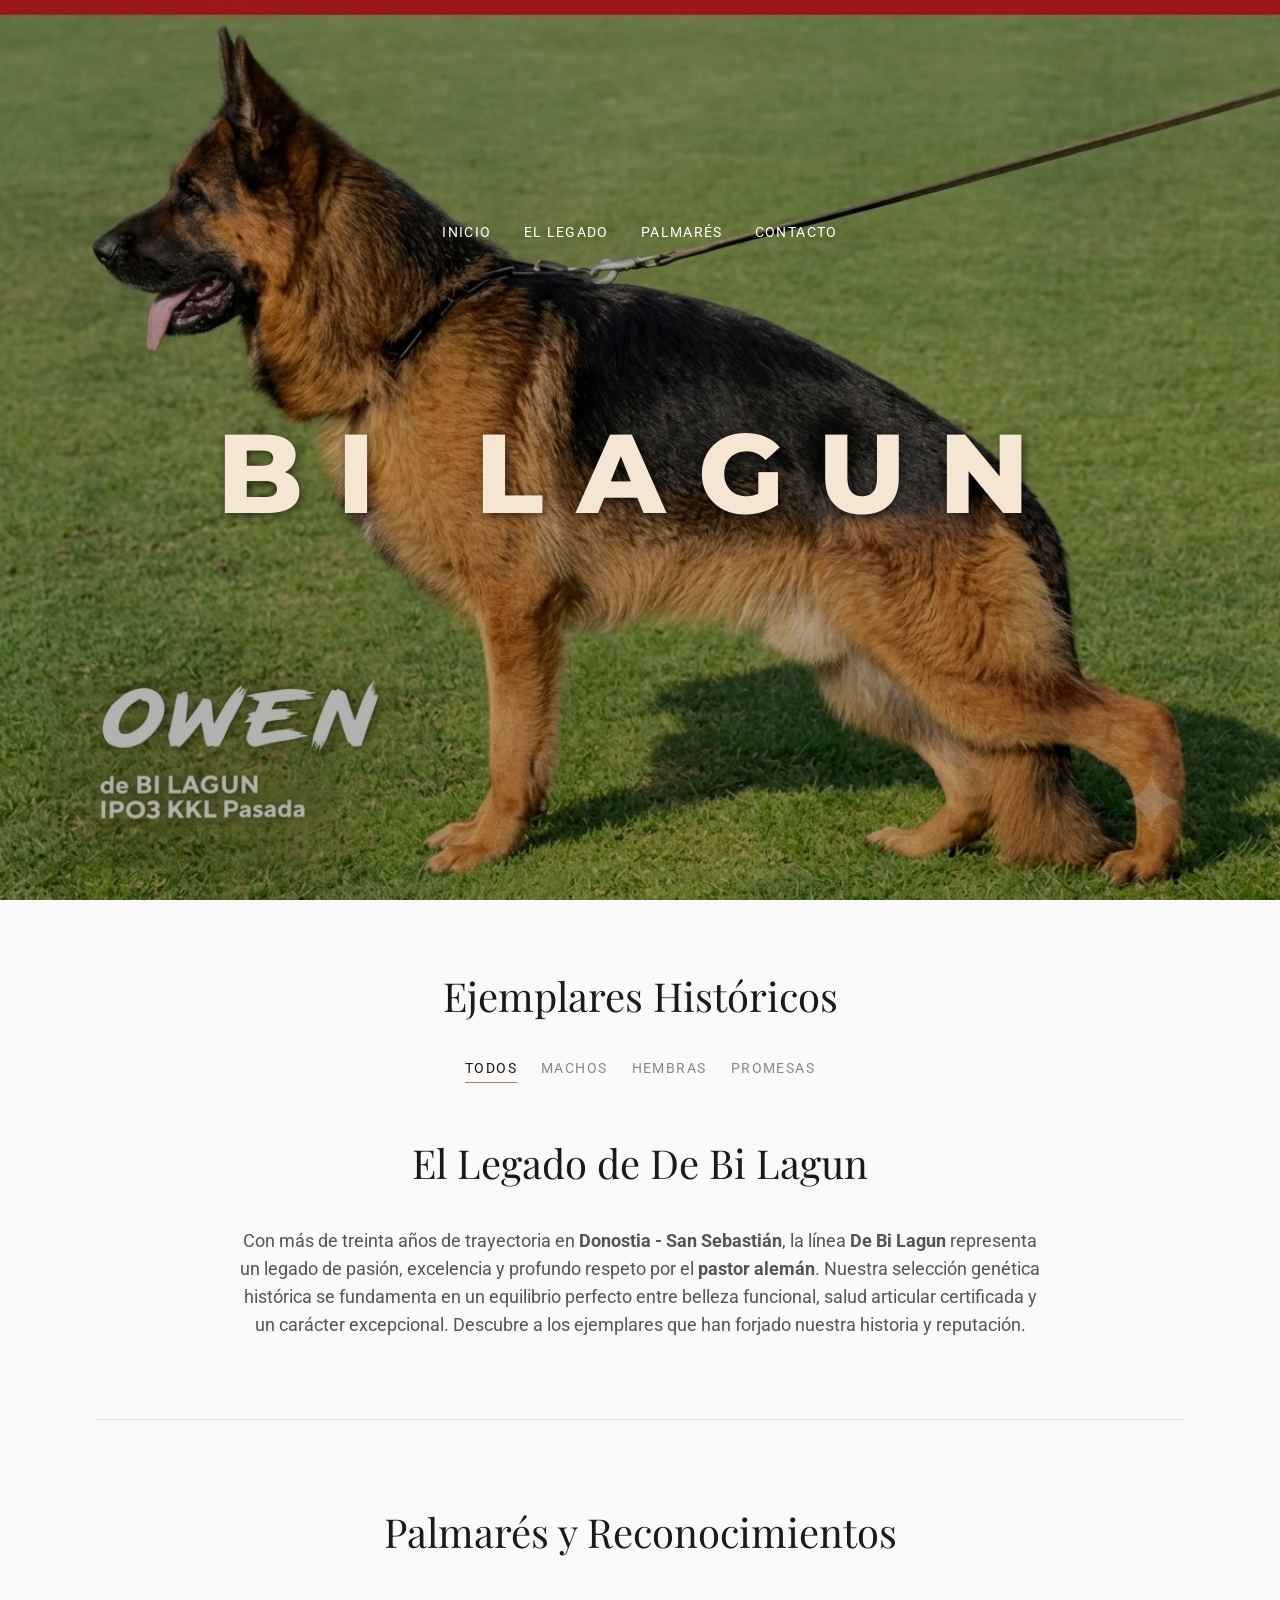
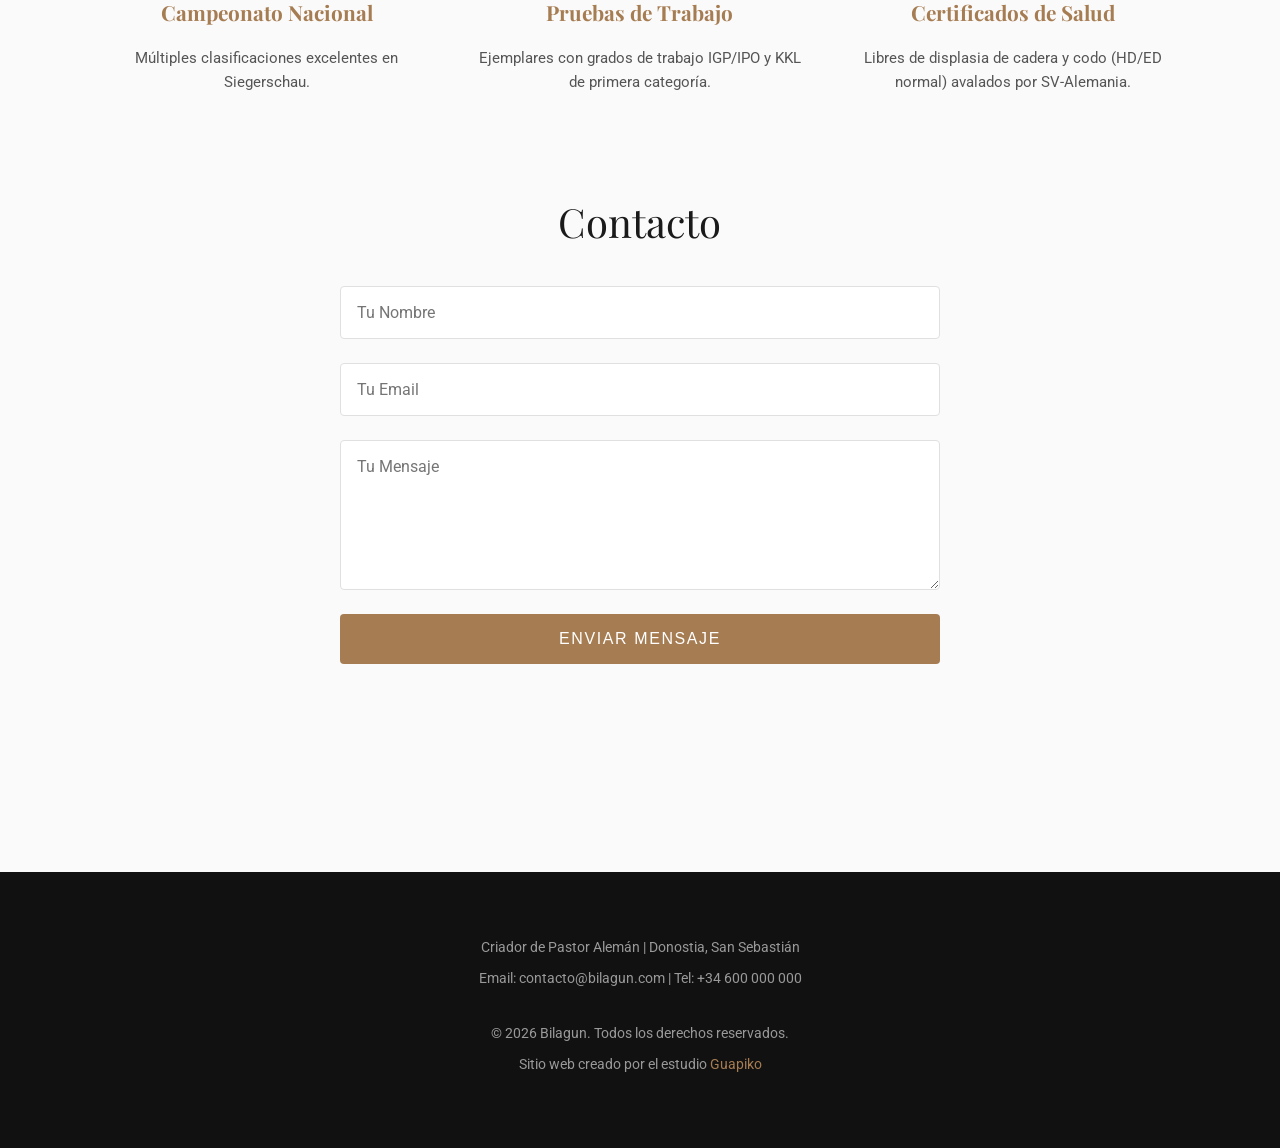
==== public/index.html @ 346b6860 "feat: initial commit for Bi Lagun standalone repo" ====
<!DOCTYPE html>
<html lang="es">
<head>
    <meta charset="UTF-8">
    <meta name="viewport" content="width=device-width, initial-scale=1.0">
    <title>Bilagun | Criador de Pastores Alemanes en Donostia</title>
    <meta name="description" content="Bilagun - Mejor criador de pastores alemanes en Donostia, San Sebastián, País Vasco. Especialistas en cría de pastor alemán de pura raza y alta competición.">
    <meta name="keywords" content="pastor aleman, Donostia, san sebastian, Mejor criador de pastores alemanes, Pastores alemanes en pais vasco">
    <link rel="canonical" href="https://bilagun.com/">
    <link rel="preload" as="image" href="assets/compressed-for-web-page/Juma_bilagun3.webp" fetchpriority="high">
    
    <!-- Open Graph -->
    <meta property="og:type" content="website">
    <meta property="og:title" content="Bi Lagun | Criador de Pastores Alemanes en Donostia">
    <meta property="og:description" content="Especialistas en cría de pastor alemán de pura raza y alta competición en Donostia, País Vasco.">
    <meta property="og:image" content="https://bilagun.com/assets/compressed-for-web-page/Juma_bilagun3.webp">
    <meta property="og:url" content="https://bilagun.com/">
    <meta property="og:locale" content="es_ES">
    <meta property="og:site_name" content="Bi Lagun">
    
    <!-- Twitter Card -->
    <meta name="twitter:card" content="summary_large_image">
    <meta name="twitter:title" content="Bi Lagun | Pastores Alemanes en Donostia">
    <meta name="twitter:description" content="Especialistas en cría de pastor alemán de pura raza y alta competición.">
    <meta name="twitter:image" content="https://bilagun.com/assets/compressed-for-web-page/Juma_bilagun3.webp">
    <link rel="stylesheet" href="style.css">
    <link rel="preconnect" href="https://fonts.googleapis.com">
    <link rel="preconnect" href="https://fonts.gstatic.com" crossorigin>
    <link href="https://fonts.googleapis.com/css2?family=Montserrat:wght@300;400&family=Playfair+Display:ital,wght@0,400;0,700;1,400&family=Roboto:wght@300;400;700&display=swap" rel="stylesheet">
    <!-- Structured Data -->
    <script type="application/ld+json">
    {
      "@context": "https://schema.org",
      "@type": ["LocalBusiness", "AnimalBreeder"],
      "name": "Bi Lagun",
      "description": "Mejor criador de pastores alemanes de pura raza en Donostia, San Sebastián, País Vasco. Más de treinta años de trayectoria en cría de excelencia.",
      "url": "https://bilagun.com",
      "telephone": "+34 600 000 000",
      "email": "contacto@bilagun.com",
      "address": {
        "@type": "PostalAddress",
        "addressLocality": "Donostia-San Sebastián",
        "addressRegion": "País Vasco",
        "postalCode": "20001",
        "addressCountry": "ES"
      },
      "geo": {
        "@type": "GeoCoordinates",
        "latitude": "43.3183",
        "longitude": "-1.9812"
      },
      "image": "https://bilagun.com/assets/compressed-for-web-page/Juma_bilagun3.webp",
      "priceRange": "$$"
    }
    </script>
</head>
<body>
    <header class="site-header">
        <h1 class="logo">BI LAGUN</h1>
        <div class="menu-toggle" id="mobile-menu">
            <span class="bar"></span>
            <span class="bar"></span>
            <span class="bar"></span>
        </div>
        <nav class="main-nav">
            <ul>
                <li><a href="#inicio">Inicio</a></li>
                <li><a href="#legado">El Legado</a></li>
                <li><a href="#premios">Palmarés</a></li>
                <li><a href="#contacto">Contacto</a></li>
            </ul>
        </nav>
    </header>

    <section id="inicio" class="hero-slider">
        <div class="slide slide-1 active"></div>
        <div class="slide slide-2"></div>
        <div class="slide slide-3"></div>
        <div class="slide slide-4"></div>
        <div class="slide slide-5"></div>
        <div class="slide slide-6"></div>
        <div class="hero-overlay"></div>

    </section>

    <main class="container">
        <section class="dog-library">
            <header class="section-header">
                <h2>Ejemplares Históricos</h2>
                <div class="filters">
                    <button class="filter-btn active" data-filter="all">Todos</button>
                    <button class="filter-btn" data-filter="macho">Machos</button>
                    <button class="filter-btn" data-filter="hembra">Hembras</button>
                    <button class="filter-btn" data-filter="promeza">Promesas</button>
                </div>
            </header>

            <div class="dogs-grid" id="dogs-grid">
                <!-- Dogs will be loaded here via JS -->
            </div>
        </section>

        <section class="seo-intro" id="legado">
            <h2>El Legado de De Bi Lagun</h2>
            <p>
                Con más de treinta años de trayectoria en <strong>Donostia - San Sebastián</strong>, la línea <strong>De Bi Lagun</strong> representa un legado de pasión, excelencia y profundo respeto por el <strong>pastor alemán</strong>. 
                Nuestra selección genética histórica se fundamenta en un equilibrio perfecto entre belleza funcional, salud articular certificada y un carácter excepcional. 
                Descubre a los ejemplares que han forjado nuestra historia y reputación.
            </p>
        </section>

        <section id="premios" class="awards">
            <h2>Palmarés y Reconocimientos</h2>
            <div class="awards-list">
                <div class="award-item">
                    <h3>Campeonato Nacional</h3>
                    <p>Múltiples clasificaciones excelentes en Siegerschau.</p>
                </div>
                <div class="award-item">
                    <h3>Pruebas de Trabajo</h3>
                    <p>Ejemplares con grados de trabajo IGP/IPO y KKL de primera categoría.</p>
                </div>
                <div class="award-item">
                    <h3>Certificados de Salud</h3>
                    <p>Libres de displasia de cadera y codo (HD/ED normal) avalados por SV-Alemania.</p>
                </div>
            </div>
        </section>
        <section class="contact-section" id="contacto">
            <div class="container">
                <h2>Contacto</h2>
                <form id="contact-form" class="contact-form" action="mailto:guapiko.style@gmail.com" method="POST" enctype="text/plain">
                    <input type="text" name="name" placeholder="Tu Nombre" required>
                    <input type="email" name="email" placeholder="Tu Email" required>
                    <textarea name="message" placeholder="Tu Mensaje" required></textarea>
                    <button type="submit">Enviar Mensaje</button>
                </form>
            </div>
        </section>
    </main>

    <footer class="site-footer">
        <div class="footer-content">
            <p>Criador de Pastor Alemán | Donostia, San Sebastián</p>
            <p>Email: contacto@bilagun.com | Tel: +34 600 000 000</p>
            <p class="copyright">&copy; 2026 Bilagun. Todos los derechos reservados.</p>
            <p class="credits">Sitio web creado por el estudio <a href="https://guapiko.com" target="_blank" rel="noopener noreferrer">Guapiko</a></p>
        </div>
    </footer>

    <div id="success-modal" class="modal-overlay">
        <div class="modal-content">
            <h3>¡Mensaje Enviado!</h3>
            <p>Gracias por contactarnos. Te responderemos lo antes posible.</p>
            <button class="modal-close" id="close-modal">Cerrar</button>
        </div>
    </div>

    <script src="script.js"></script>
</body>
</html>
---- public/style.css ----
:root {
    --bg-color: #FAFAFA;
    --text-color: #1A1A1A;
    --accent-color: #A67C52;
    --light-gray: #E0E0E0;
    --font-heading: 'Playfair Display', serif;
    --font-body: 'Roboto', sans-serif;
    --container-width: 85%;
}

* {
    margin: 0;
    padding: 0;
    box-sizing: border-box;
}

html {
    scroll-behavior: smooth;
}

body {
    font-family: var(--font-body);
    background-color: var(--bg-color);
    color: var(--text-color);
    line-height: 1.6;
    overflow-x: hidden;
}

a {
    text-decoration: none;
    color: inherit;
}

.container {
    width: var(--container-width);
    max-width: 1400px;
    margin: 0 auto;
    padding: 4rem 0;
}

/* Header */
.site-header {
    position: fixed;
    top: 0;
    width: 100%;
    padding: 1.5rem 0;
    text-align: center;
    z-index: 100;
    transition: background-color 0.3s ease;
}

.site-header.scrolled, .static-header {
    background-color: rgba(250, 250, 250, 0.85);
    backdrop-filter: blur(10px);
    -webkit-backdrop-filter: blur(10px);
    box-shadow: 0 1px 10px rgba(0,0,0,0.05);
}

.site-header.scrolled .logo, .static-header .logo,
.site-header.scrolled .back-arrow, .static-header .back-arrow {
    font-size: 2rem;
    color: var(--text-color);
    transform: translateY(0);
    font-weight: 400;
    text-shadow: 2px 2px 10px rgba(0, 0, 0, 0);
}

@media (max-width: 768px) {
    .site-header.scrolled .logo, .static-header .logo {
        font-size: 1.5rem;
    }
    .site-header.scrolled .back-arrow, .static-header .back-arrow {
        font-size: 1.2rem;
    }
}

.site-header.scrolled .main-nav, .static-header .main-nav {
    opacity: 1;
    visibility: visible;
    transform: translateY(0);
}

.site-header.scrolled .main-nav a, .static-header .main-nav a {
    color: var(--text-color);
}

.site-header.scrolled .main-nav a:hover, .static-header .main-nav a:hover {
    color: var(--accent-color);
}

.logo {
    display: inline-block;
    font-family: 'Montserrat', sans-serif;
    letter-spacing: 0.3em;
    font-weight: 800;
    text-shadow: 2px 2px 10px rgba(0, 0, 0, 0.6);
    text-transform: uppercase;
    
    /* Initial Hero State */
    font-size: 7rem; /* Even bigger */
    color: #F5E6D3;
    transform: translateY(40vh);
    transition: all 0.8s cubic-bezier(0.25, 1, 0.5, 1);
}

.back-arrow {
    position: absolute;
    left: 2rem;
    font-size: 2rem;
    color: #F5E6D3;
    transition: all 0.3s ease;
    text-shadow: 2px 2px 8px rgba(0, 0, 0, 0.6);
}

.back-arrow:hover {
    color: var(--accent-color);
}

@media (max-width: 768px) {
    .back-arrow {
        left: 1rem;
        font-size: 1.5rem;
    }
}

@media (max-width: 768px) {
    .logo {
        font-size: 12vw; /* Maximize on mobile */
        transform: translateY(35vh);
    }
}

.logo-link {
    display: inline-block;
}

.main-nav {
    margin-top: 1rem;
    
    /* Initial Hero State - hidden */
    opacity: 0;
    visibility: hidden;
    transform: translateY(-10px);
    transition: all 0.8s cubic-bezier(0.25, 1, 0.5, 1);
}

.main-nav ul {
    list-style: none;
    display: flex;
    justify-content: center;
    gap: 2rem;
}

.main-nav a {
    color: #FFFFFF;
    font-size: 0.85rem;
    text-transform: uppercase;
    letter-spacing: 0.1em;
    transition: color 0.3s ease;
}

.main-nav a:hover {
    color: var(--accent-color);
}

/* Hero Slider */
.hero-slider {
    position: relative;
    height: 100vh;
    width: 100%;
    overflow: hidden;
    display: flex;
    align-items: center;
    justify-content: center;
}

.slide {
    position: absolute;
    top: 0;
    left: 0;
    width: 100%;
    height: 100%;
    background-size: cover;
    background-position: center;
    opacity: 0;
    transition: opacity 2.5s ease-in-out;
}

.slide.active {
    opacity: 1;
}

.slide-1 {
    background-image: url('assets/compressed-for-web-page/owenBilagun_1.webp');
}

.slide-2 {
    background-image: url('assets/compressed-for-web-page/owenBilagun_2.webp');
}

.slide-3 {
    background-image: url('assets/compressed-for-web-page/Asthor_bilagun.webp');
}

.slide-4 {
    background-image: url('assets/compressed-for-web-page/Juma_bilagun.webp');
}

.slide-5 {
    background-image: url('assets/compressed-for-web-page/yaizza_bilagun.webp');
}

.slide-6 {
    background-image: url('assets/compressed-for-web-page/halfa_bilagun.webp');
}

.hero-overlay {
    position: absolute;
    top: 0;
    left: 0;
    width: 100%;
    height: 100%;
    background: rgba(0, 0, 0, 0.3);
}



/* Typography & Sections */
h2 {
    font-family: var(--font-heading);
    font-size: 2.5rem;
    font-weight: 400;
    text-align: center;
    margin-bottom: 2rem;
    color: var(--text-color);
}

/* SEO Intro */
.seo-intro {
    text-align: center;
    max-width: 800px;
    margin: 0 auto 5rem auto;
}

.seo-intro p {
    font-size: 1.1rem;
    color: #555;
}

/* Dog Library */
.section-header {
    text-align: center;
    margin-bottom: 3rem;
}

.filters {
    display: flex;
    justify-content: center;
    gap: 1.5rem;
    margin-top: 1.5rem;
}

.filter-btn {
    background: none;
    border: none;
    font-family: var(--font-body);
    font-size: 0.9rem;
    text-transform: uppercase;
    letter-spacing: 0.1em;
    color: #888;
    cursor: pointer;
    padding-bottom: 0.3rem;
    border-bottom: 1px solid transparent;
    transition: all 0.3s ease;
}

.filter-btn:hover, .filter-btn.active {
    color: var(--text-color);
    border-bottom: 1px solid var(--accent-color);
}

.dogs-grid {
    display: grid;
    grid-template-columns: repeat(auto-fill, minmax(300px, 1fr));
    gap: 2.5rem;
}

.dog-card {
    background: #FFF;
    overflow: hidden;
    transition: transform 0.3s ease, box-shadow 0.3s ease;
    cursor: pointer;
}

.dog-card:hover {
    transform: translateY(-5px);
    box-shadow: 0 10px 25px rgba(0,0,0,0.05);
}

.dog-image {
    width: 100%;
    height: 350px;
    object-fit: cover;
    display: block;
}

.dog-info {
    padding: 1.5rem;
    text-align: center;
}

.dog-info h3 {
    font-family: var(--font-heading);
    font-size: 1.5rem;
    margin-bottom: 0.5rem;
    font-weight: 400;
}

.dog-info p {
    font-size: 0.85rem;
    color: #666;
    text-transform: uppercase;
    letter-spacing: 0.05em;
}

/* Awards */
.awards {
    margin-top: 5rem;
    padding-top: 5rem;
    border-top: 1px solid var(--light-gray);
}

.awards-list {
    display: grid;
    grid-template-columns: repeat(auto-fit, minmax(250px, 1fr));
    gap: 2rem;
    text-align: center;
}

.award-item h3 {
    font-family: var(--font-heading);
    font-size: 1.3rem;
    margin-bottom: 1rem;
    color: var(--accent-color);
}

.award-item p {
    font-size: 0.95rem;
    color: #555;
}

/* Footer */
.site-footer {
    background-color: #111;
    color: #FFF;
    padding: 4rem 0;
    text-align: center;
}

.site-footer .logo {
    font-size: 1.5rem;
    margin-bottom: 1.5rem;
    color: #FFF;
}

.site-footer p {
    font-size: 0.9rem;
    color: #999;
    margin-bottom: 0.5rem;
}

.copyright {
    margin-top: 2rem;
    font-size: 0.8rem;
    color: #555;
}

.credits {
    margin-top: 0.5rem;
    font-size: 0.8rem;
    color: #555;
}

.site-footer a {
    color: var(--accent-color);
    text-decoration: none;
    transition: color 0.3s ease;
}

.site-footer a:hover {
    color: #FFF;
    text-decoration: underline;
}

/* Dog Page */
.dog-page-body {
    padding-top: 80px;
}

.dog-container {
    max-width: 1000px;
}

.dog-profile-header {
    display: flex;
    flex-wrap: wrap;
    gap: 3rem;
    margin-bottom: 4rem;
}

.dog-profile-gallery {
    flex: 1;
    min-width: 300px;
    display: flex;
    flex-direction: column;
    gap: 1rem;
}

.gallery-img {
    width: 100%;
    height: auto;
    object-fit: cover;
    border-radius: 8px;
    box-shadow: 0 4px 6px rgba(0,0,0,0.1);
}

.dog-profile-info {
    flex: 1 1 400px;
    display: flex;
    flex-direction: column;
    justify-content: center;
}

.dog-profile-info h1 {
    font-family: var(--font-heading);
    font-size: 3rem;
    font-weight: 400;
    margin-bottom: 0.5rem;
}

.dog-profile-info .subtitle {
    font-size: 1rem;
    text-transform: uppercase;
    letter-spacing: 0.1em;
    color: var(--accent-color);
    margin-bottom: 2rem;
}

.dog-meta {
    list-style: none;
    margin-bottom: 2rem;
}

.dog-meta li {
    margin-bottom: 0.8rem;
    font-size: 1rem;
    border-bottom: 1px solid var(--light-gray);
    padding-bottom: 0.8rem;
}

.dog-meta strong {
    font-weight: 600;
    margin-right: 0.5rem;
    color: #333;
}

.dog-description {
    font-size: 1.05rem;
    color: #555;
    line-height: 1.8;
}

.navigation-links {
    display: flex;
    justify-content: space-between;
    margin-top: 4rem;
    padding-top: 2rem;
    border-top: 1px solid var(--light-gray);
}

.btn-back, .btn-next {
    font-family: var(--font-body);
    font-size: 0.9rem;
    text-transform: uppercase;
    letter-spacing: 0.1em;
    color: var(--text-color);
    transition: color 0.3s ease;
}

.btn-back:hover, .btn-next:hover {
    color: var(--accent-color);
}

@media (max-width: 768px) {
    .hero-content h2 { font-size: 2.5rem; }
    .dog-profile-header { flex-direction: column; }
    .main-nav ul { flex-direction: column; gap: 1rem; }
}

/* Contact Form */
.contact-section {
    padding: 2rem 0 5rem 0;
}
.contact-form {
    max-width: 600px;
    margin: 0 auto;
    display: flex;
    flex-direction: column;
    gap: 1.5rem;
}
.contact-form input, .contact-form textarea {
    width: 100%;
    padding: 1rem;
    border: 1px solid var(--light-gray);
    border-radius: 4px;
    font-family: var(--font-body);
    font-size: 1rem;
}
.contact-form textarea {
    resize: vertical;
    min-height: 150px;
}
.contact-form button {
    background-color: var(--accent-color);
    color: #FFF;
    border: none;
    padding: 1rem;
    font-size: 1rem;
    text-transform: uppercase;
    letter-spacing: 0.1em;
    cursor: pointer;
    transition: background-color 0.3s ease;
    border-radius: 4px;
}
.contact-form button:hover {
    background-color: #8A643F;
}

/* Modal */
.modal-overlay {
    position: fixed;
    top: 0; left: 0; right: 0; bottom: 0;
    background: rgba(0,0,0,0.5);
    display: flex;
    align-items: center;
    justify-content: center;
    z-index: 1000;
    opacity: 0;
    visibility: hidden;
    transition: all 0.3s ease;
}
.modal-overlay.active {
    opacity: 1;
    visibility: visible;
}
.modal-content {
    background: #FFF;
    padding: 3rem;
    border-radius: 8px;
    text-align: center;
    max-width: 400px;
    box-shadow: 0 10px 30px rgba(0,0,0,0.1);
}
.modal-content h3 {
    font-family: var(--font-heading);
    color: var(--accent-color);
    font-size: 2rem;
    margin-bottom: 1rem;
}
.modal-content p {
    margin-bottom: 2rem;
    color: #555;
}
.modal-close {
    background-color: var(--text-color);
    color: #FFF;
    border: none;
    padding: 0.8rem 2rem;
    cursor: pointer;
    text-transform: uppercase;
    letter-spacing: 0.1em;
    border-radius: 4px;
    transition: background-color 0.3s ease;
}
.modal-close:hover {
    background-color: #333;
}

/* Mobile Menu Toggle */
.menu-toggle {
    display: none;
    cursor: pointer;
    flex-direction: column;
    gap: 6px;
    position: absolute;
    right: 2rem;
    top: 2.4rem;
    transform: translateY(-50%);
    z-index: 1000;
}

.menu-toggle .bar {
    width: 30px;
    height: 3px;
    background-color: var(--text-color);
    transition: all 0.3s ease-in-out;
}

/* Hamburger to Cross Animation */
.menu-toggle.is-active .bar:nth-child(1) {
    transform: translateY(9px) rotate(45deg);
}
.menu-toggle.is-active .bar:nth-child(2) {
    opacity: 0;
}
.menu-toggle.is-active .bar:nth-child(3) {
    transform: translateY(-9px) rotate(-45deg);
}

@media (max-width: 768px) {
    /* Show menu toggle only when scrolled */
    .menu-toggle {
        display: flex;
        opacity: 0;
        visibility: hidden;
        transition: opacity 0.3s;
    }
    
    .site-header.scrolled .menu-toggle {
        opacity: 1;
        visibility: visible;
    }

    /* Redefine main-nav for mobile */
    .site-header.scrolled .main-nav, .static-header .main-nav {
        opacity: 0;
        visibility: hidden;
        position: static;
        width: 100%;
        margin-top: 0;
        background-color: transparent;
        backdrop-filter: none;
        -webkit-backdrop-filter: none;
        transform: none;
        max-height: 0;
        overflow: hidden;
        padding: 0;
        box-shadow: none;
        transition: all 0.4s cubic-bezier(0.25, 1, 0.5, 1);
    }
    
    .site-header.scrolled .main-nav ul {
        flex-direction: column;
        gap: 1.5rem;
    }
    
    /* When active (menu-open on header) */
    .site-header.menu-open .main-nav {
        opacity: 1;
        visibility: visible;
        max-height: 400px;
        padding: 1.5rem 0 2rem 0;
    }
}
\n
/* --- IMMERSIVE L2 DOG PAGE --- */
.immersive-dog-page {
    margin: 0;
    padding: 0;
    overflow: hidden; /* Prevent scrolling if we want true 100vh fullscreen */
    background-color: #000;
}

.dog-header {
    background-color: transparent !important;
    box-shadow: none !important;
    backdrop-filter: none !important;
    -webkit-backdrop-filter: none !important;
    position: fixed;
    top: 0;
    width: 100%;
    z-index: 100;
}

.dog-header .logo {
    color: #FFF !important;
    font-size: 2rem !important;
    transform: translateY(0) !important;
    font-weight: 400 !important;
}

.immersive-container {
    position: relative;
    width: 100vw;
    height: 100vh;
}

.immersive-details {
    width: 100%;
    height: 100%;
    display: flex;
}

.immersive-bg {
    position: absolute;
    top: 0;
    left: 0;
    width: 100%;
    height: 100%;
    object-fit: cover;
    z-index: 1;
    transition: opacity 0.6s ease-in-out;
}

.immersive-overlay {
    position: absolute;
    top: 0;
    left: 0;
    width: 100%;
    height: 100%;
    background: linear-gradient(to top, rgba(0,0,0,0.95) 0%, rgba(0,0,0,0.5) 40%, rgba(0,0,0,0.1) 100%);
    z-index: 2;
}

.immersive-content {
    position: relative;
    z-index: 3;
    width: 90%;
    max-width: 1400px;
    margin: 0 auto;
    display: flex;
    justify-content: space-between;
    align-items: flex-end;
    padding-bottom: 5vh;
}

.immersive-info {
    color: #FFF;
    max-width: 600px;
}

.immersive-info h1 {
    font-family: 'Montserrat', sans-serif;
    letter-spacing: 0.2em;
    font-weight: 400;
    text-transform: uppercase;
    color: #F5E6D3;
    font-size: 4rem;
    line-height: 1.2;
    margin-bottom: 0.5rem;
    text-shadow: 2px 2px 8px rgba(0,0,0,0.6);
}

.immersive-info .subtitle {
    font-size: 1.2rem;
    text-transform: uppercase;
    letter-spacing: 0.15em;
    color: var(--accent-color);
    margin-bottom: 2rem;
}

.immersive-meta {
    list-style: none;
    margin-bottom: 2rem;
}

.immersive-meta li {
    margin-bottom: 0.5rem;
    font-size: 1.1rem;
    border-bottom: 1px solid rgba(255,255,255,0.2);
    padding-bottom: 0.5rem;
}

.immersive-meta strong {
    font-weight: 600;
    color: #E0E0E0;
    margin-right: 0.5rem;
}

.immersive-gallery-nav {
    display: flex;
    gap: 10px;
    background: rgba(0,0,0,0.4);
    padding: 10px;
    border-radius: 12px;
    backdrop-filter: blur(5px);
    margin-bottom: 2rem;
}

.immersive-thumb {
    width: 80px;
    height: 80px;
    object-fit: cover;
    border-radius: 8px;
    cursor: pointer;
    border: 2px solid transparent;
    opacity: 0.6;
    transition: all 0.3s ease;
}

.immersive-thumb:hover {
    opacity: 1;
    transform: translateY(-2px);
}

.immersive-thumb.active {
    opacity: 1;
    border-color: var(--accent-color);
}

.immersive-back {
    display: inline-block;
    color: #FFF;
    text-transform: uppercase;
    letter-spacing: 0.1em;
    font-size: 0.9rem;
    margin-top: 2rem;
    border: none;
    border-bottom: 1px solid rgba(255,255,255,0.3);
    padding: 0 0 0.2rem 0;
    border-radius: 0;
    transition: all 0.3s ease;
}

.immersive-back:hover {
    color: var(--accent-color);
    border-bottom-color: var(--accent-color);
    background-color: transparent;
}

@media (max-width: 768px) {
    .immersive-content {
        flex-direction: column;
        justify-content: flex-start;
        align-items: flex-start;
        padding-bottom: 3vh;
        padding-top: 100px;
        height: 100%;
        overflow-y: auto;
    }
    
    .immersive-info {
        margin-top: auto;
        width: 100%;
    }
    
    .immersive-info h1 {
        font-size: 3rem;
    }
    
    .immersive-gallery-nav {
        margin-top: 2rem;
        margin-bottom: 0;
        width: 100%;
        overflow-x: auto;
    }
    
    .immersive-dog-page {
        overflow-y: hidden; /* handle scroll in immersive-content instead */
    }
    
    .immersive-bg {
        animation: panPhoto 12s infinite alternate ease-in-out;
    }
    
    .hero-slider .slide.animating {
        animation: panBackground 14.5s ease-in-out forwards;
    }
}

@keyframes panPhoto {
    0% { object-position: 0% 50%; }
    100% { object-position: 100% 50%; }
}

@keyframes panBackground {
    0% { background-position: 0% 50%; }
    100% { background-position: 100% 50%; }
}

/* Collapsible Dog Details */
.dog-details-collapse {
    margin-top: 0;
}

.dog-details-collapse summary {
    cursor: pointer;
    font-size: 0.85rem;
    text-transform: uppercase;
    letter-spacing: 0.15em;
    color: #E0E0E0;
    background: none;
    font-weight: 400;
    display: inline-flex;
    align-items: center;
    gap: 0.5rem;
    padding: 0 0 0.2rem 0;
    border: none;
    border-bottom: 1px solid rgba(255, 255, 255, 0.3);
    border-radius: 0;
    transition: all 0.3s ease;
    list-style: none;
    margin-bottom: 1rem;
}

.dog-details-collapse summary::before {
    content: '+';
    font-size: 1.2rem;
    font-weight: 300;
    line-height: 1;
}

.dog-details-collapse summary::-webkit-details-marker {
    display: none;
}

.dog-details-collapse summary:hover {
    color: #fff;
    border-bottom-color: #fff;
}

.dog-details-collapse[open] summary {
    color: var(--accent-color);
    border-bottom-color: transparent;
    margin-bottom: 1.5rem;
}

.dog-details-collapse[open] summary::before {
    content: '−';
}

.dog-details-collapse .collapse-content {
    animation: fadeIn 0.3s ease-in-out;
}

@keyframes fadeIn {
    from { opacity: 0; transform: translateY(-10px); }
    to { opacity: 1; transform: translateY(0); }
}
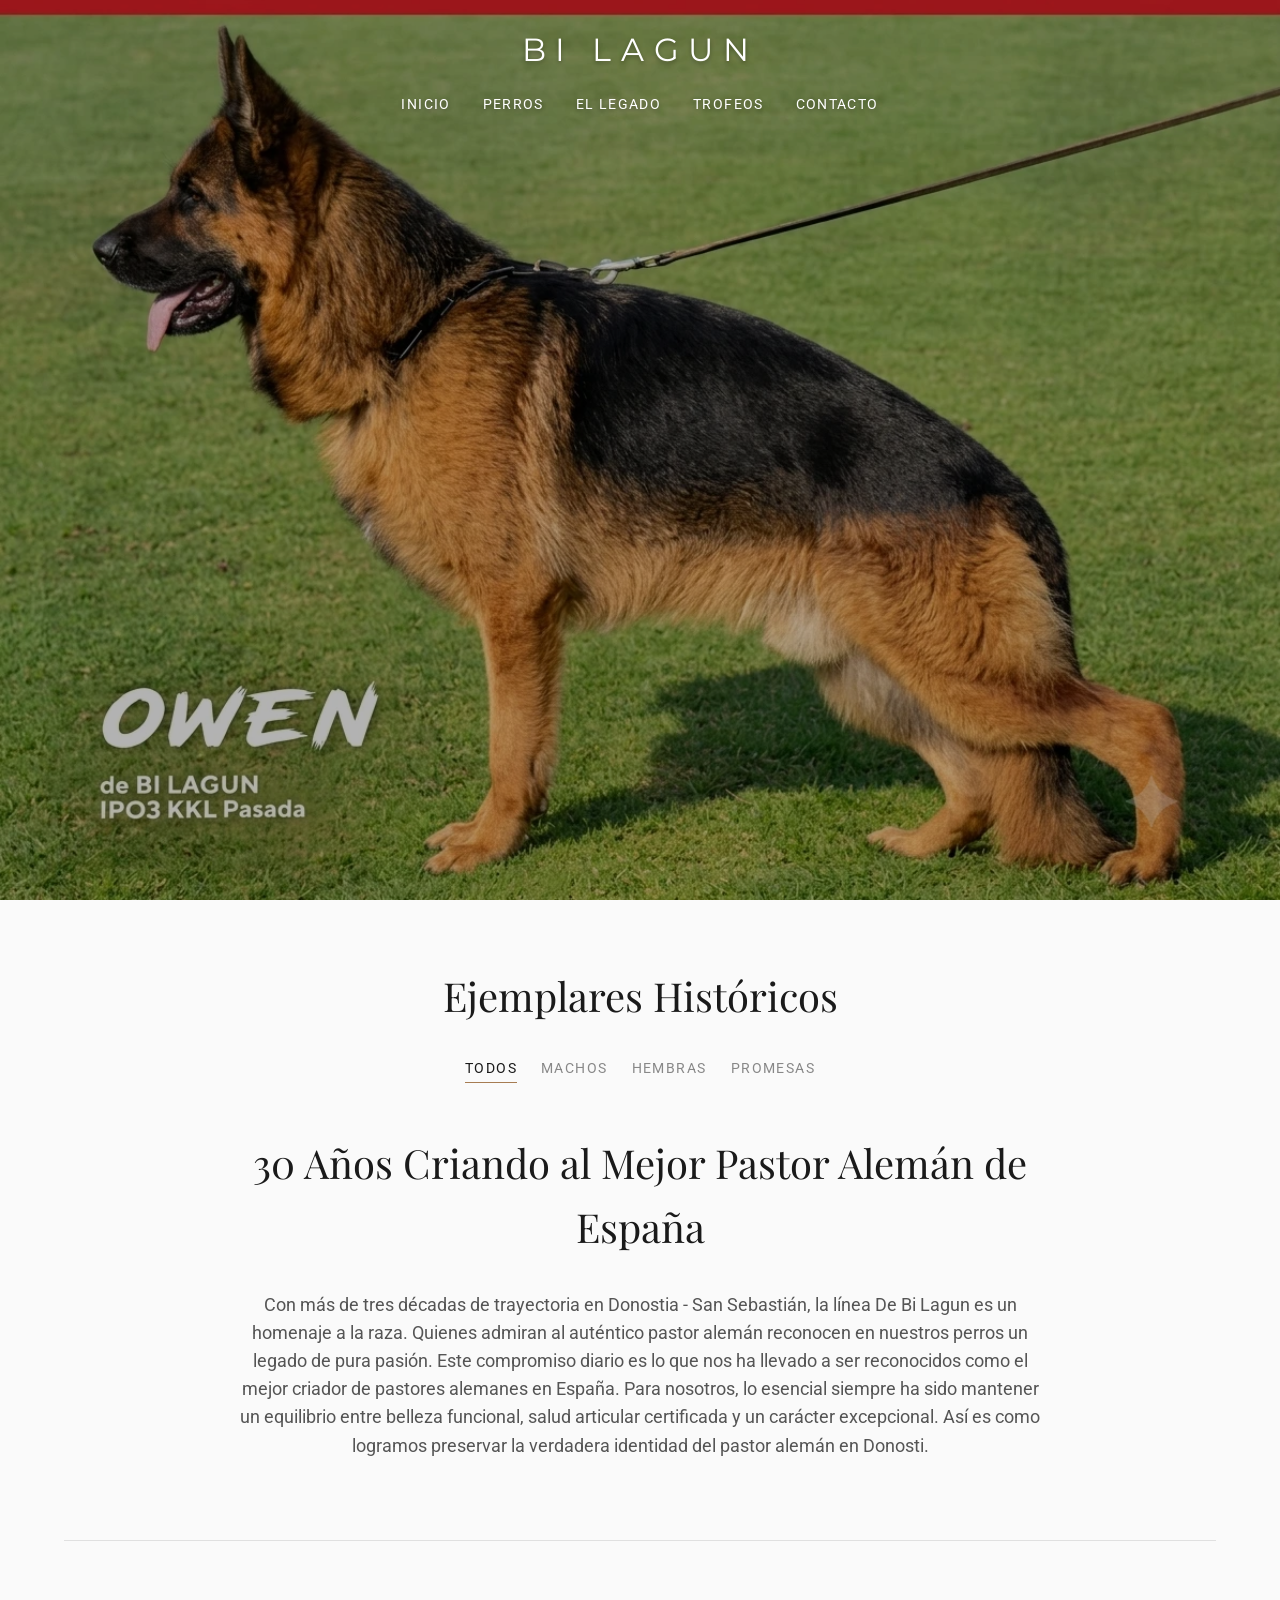
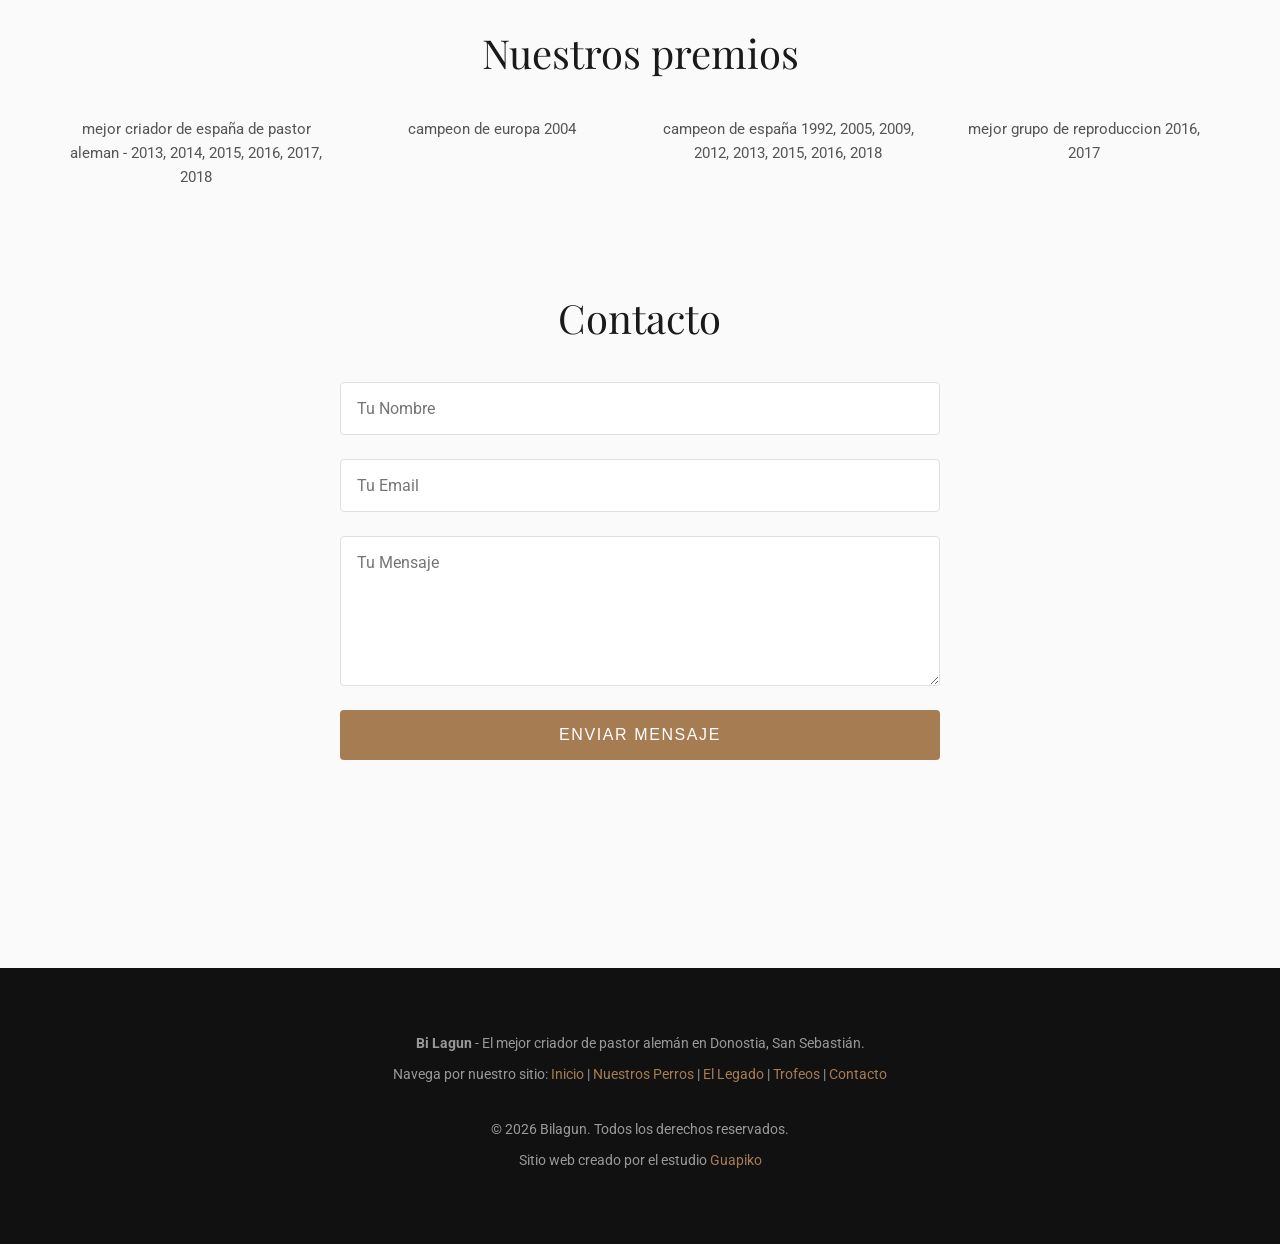
==== commit 6b92cc19: "feat: Header redesign and immersive photo viewer" ====
--- a/public/index.html
+++ b/public/index.html
@@ -65,8 +65,9 @@
         <nav class="main-nav">
             <ul>
                 <li><a href="#inicio">Inicio</a></li>
+                <li><a href="#perros">Perros</a></li>
                 <li><a href="#legado">El Legado</a></li>
-                <li><a href="#premios">Palmarés</a></li>
+                <li><a href="#premios">Trofeos</a></li>
                 <li><a href="#contacto">Contacto</a></li>
             </ul>
         </nav>
@@ -84,7 +85,7 @@
     </section>
 
     <main class="container">
-        <section class="dog-library">
+        <section class="dog-library" id="perros">
             <header class="section-header">
                 <h2>Ejemplares Históricos</h2>
                 <div class="filters">
@@ -101,48 +102,47 @@
         </section>
 
         <section class="seo-intro" id="legado">
-            <h2>El Legado de De Bi Lagun</h2>
+            <h2>30 Años Criando al Mejor Pastor Alemán de España</h2>
             <p>
-                Con más de treinta años de trayectoria en <strong>Donostia - San Sebastián</strong>, la línea <strong>De Bi Lagun</strong> representa un legado de pasión, excelencia y profundo respeto por el <strong>pastor alemán</strong>. 
-                Nuestra selección genética histórica se fundamenta en un equilibrio perfecto entre belleza funcional, salud articular certificada y un carácter excepcional. 
-                Descubre a los ejemplares que han forjado nuestra historia y reputación.
+                Con más de tres décadas de trayectoria en Donostia - San Sebastián, la línea De Bi Lagun es un homenaje a la raza. Quienes admiran al auténtico pastor alemán reconocen en nuestros perros un legado de pura pasión. Este compromiso diario es lo que nos ha llevado a ser reconocidos como el mejor criador de pastores alemanes en España. Para nosotros, lo esencial siempre ha sido mantener un equilibrio entre belleza funcional, salud articular certificada y un carácter excepcional. Así es como logramos preservar la verdadera identidad del pastor alemán en Donosti.
             </p>
         </section>
 
         <section id="premios" class="awards">
-            <h2>Palmarés y Reconocimientos</h2>
+            <h2>Nuestros premios</h2>
             <div class="awards-list">
                 <div class="award-item">
-                    <h3>Campeonato Nacional</h3>
-                    <p>Múltiples clasificaciones excelentes en Siegerschau.</p>
+                    <p>mejor criador de españa de pastor aleman - 2013, 2014, 2015, 2016, 2017, 2018</p>
                 </div>
                 <div class="award-item">
-                    <h3>Pruebas de Trabajo</h3>
-                    <p>Ejemplares con grados de trabajo IGP/IPO y KKL de primera categoría.</p>
+                    <p>campeon de europa 2004</p>
                 </div>
                 <div class="award-item">
-                    <h3>Certificados de Salud</h3>
-                    <p>Libres de displasia de cadera y codo (HD/ED normal) avalados por SV-Alemania.</p>
+                    <p>campeon de españa 1992, 2005, 2009, 2012, 2013, 2015, 2016, 2018</p>
+                </div>
+                <div class="award-item">
+                    <p>mejor grupo de reproduccion 2016, 2017</p>
                 </div>
             </div>
         </section>
         <section class="contact-section" id="contacto">
             <div class="container">
                 <h2>Contacto</h2>
-                <form id="contact-form" class="contact-form" action="mailto:guapiko.style@gmail.com" method="POST" enctype="text/plain">
-                    <input type="text" name="name" placeholder="Tu Nombre" required>
-                    <input type="email" name="email" placeholder="Tu Email" required>
-                    <textarea name="message" placeholder="Tu Mensaje" required></textarea>
-                    <button type="submit">Enviar Mensaje</button>
+                <form id="contact-form" class="contact-form">
+                    <input type="text" id="name" name="name" placeholder="Tu Nombre" required>
+                    <input type="email" id="email" name="email" placeholder="Tu Email" required>
+                    <textarea id="message" name="message" placeholder="Tu Mensaje" required></textarea>
+                    <button type="submit" id="submit-btn">Enviar Mensaje</button>
                 </form>
+                <div id="form-message" style="display: none; margin-top: 1rem; padding: 1rem; border-radius: 4px; text-align: center; font-weight: bold;"></div>
             </div>
         </section>
     </main>
 
     <footer class="site-footer">
         <div class="footer-content">
-            <p>Criador de Pastor Alemán | Donostia, San Sebastián</p>
-            <p>Email: contacto@bilagun.com | Tel: +34 600 000 000</p>
+            <p><strong>Bi Lagun</strong> - El mejor criador de pastor alemán en Donostia, San Sebastián.</p>
+            <p>Navega por nuestro sitio: <a href="#inicio">Inicio</a> | <a href="#perros">Nuestros Perros</a> | <a href="#legado">El Legado</a> | <a href="#premios">Trofeos</a> | <a href="#contacto">Contacto</a></p>
             <p class="copyright">&copy; 2026 Bilagun. Todos los derechos reservados.</p>
             <p class="credits">Sitio web creado por el estudio <a href="https://guapiko.com" target="_blank" rel="noopener noreferrer">Guapiko</a></p>
         </div>
--- a/public/style.css
+++ b/public/style.css
@@ -5,7 +5,7 @@
     --light-gray: #E0E0E0;
     --font-heading: 'Playfair Display', serif;
     --font-body: 'Roboto', sans-serif;
-    --container-width: 85%;
+    --container-width: 90%;
 }
 
 * {
@@ -62,7 +62,7 @@
     color: var(--text-color);
     transform: translateY(0);
     font-weight: 400;
-    text-shadow: 2px 2px 10px rgba(0, 0, 0, 0);
+    text-shadow: none;
 }
 
 @media (max-width: 768px) {
@@ -82,6 +82,7 @@
 
 .site-header.scrolled .main-nav a, .static-header .main-nav a {
     color: var(--text-color);
+    text-shadow: none;
 }
 
 .site-header.scrolled .main-nav a:hover, .static-header .main-nav a:hover {
@@ -92,15 +93,13 @@
     display: inline-block;
     font-family: 'Montserrat', sans-serif;
     letter-spacing: 0.3em;
-    font-weight: 800;
-    text-shadow: 2px 2px 10px rgba(0, 0, 0, 0.6);
-    text-transform: uppercase;
-    
-    /* Initial Hero State */
-    font-size: 7rem; /* Even bigger */
-    color: #F5E6D3;
-    transform: translateY(40vh);
-    transition: all 0.8s cubic-bezier(0.25, 1, 0.5, 1);
+    font-weight: 400;
+    text-shadow: 0px 2px 4px rgba(0, 0, 0, 0.3);
+    text-transform: uppercase;
+    font-size: 2rem;
+    color: #FFFFFF;
+    transform: translateY(0);
+    transition: all 0.3s ease;
 }
 
 .back-arrow {
@@ -125,8 +124,8 @@
 
 @media (max-width: 768px) {
     .logo {
-        font-size: 12vw; /* Maximize on mobile */
-        transform: translateY(35vh);
+        font-size: 1.5rem;
+        transform: translateY(0);
     }
 }
 
@@ -136,12 +135,10 @@
 
 .main-nav {
     margin-top: 1rem;
-    
-    /* Initial Hero State - hidden */
-    opacity: 0;
-    visibility: hidden;
-    transform: translateY(-10px);
-    transition: all 0.8s cubic-bezier(0.25, 1, 0.5, 1);
+    opacity: 1;
+    visibility: visible;
+    transform: translateY(0);
+    transition: all 0.3s ease;
 }
 
 .main-nav ul {
@@ -156,6 +153,7 @@
     font-size: 0.85rem;
     text-transform: uppercase;
     letter-spacing: 0.1em;
+    text-shadow: 0px 2px 4px rgba(0,0,0,0.3);
     transition: color 0.3s ease;
 }
 
@@ -167,6 +165,7 @@
 .hero-slider {
     position: relative;
     height: 100vh;
+    height: 100dvh;
     width: 100%;
     overflow: hidden;
     display: flex;
@@ -323,6 +322,18 @@
     letter-spacing: 0.05em;
 }
 
+@media (max-width: 768px) {
+    .dogs-grid {
+        width: 100%;
+        margin-left: 0;
+        gap: 1rem;
+        grid-template-columns: 1fr;
+    }
+    .dog-card {
+        border-radius: 0;
+    }
+}
+
 /* Awards */
 .awards {
     margin-top: 5rem;
@@ -349,12 +360,17 @@
     color: #555;
 }
 
-/* Footer */
 .site-footer {
     background-color: #111;
     color: #FFF;
     padding: 4rem 0;
     text-align: center;
+}
+
+.footer-content {
+    width: var(--container-width);
+    max-width: 1400px;
+    margin: 0 auto;
 }
 
 .site-footer .logo {
@@ -593,8 +609,8 @@
     flex-direction: column;
     gap: 6px;
     position: absolute;
-    right: 2rem;
-    top: 2.4rem;
+    right: 1.5rem;
+    top: 2.5rem;
     transform: translateY(-50%);
     z-index: 1000;
 }
@@ -618,21 +634,21 @@
 }
 
 @media (max-width: 768px) {
-    /* Show menu toggle only when scrolled */
     .menu-toggle {
         display: flex;
-        opacity: 0;
-        visibility: hidden;
-        transition: opacity 0.3s;
-    }
-    
-    .site-header.scrolled .menu-toggle {
         opacity: 1;
         visibility: visible;
     }
-
-    /* Redefine main-nav for mobile */
-    .site-header.scrolled .main-nav, .static-header .main-nav {
+    .menu-toggle .bar {
+        background-color: #FFFFFF;
+        box-shadow: 0px 1px 3px rgba(0,0,0,0.5);
+    }
+    .site-header.scrolled .menu-toggle .bar, .static-header .menu-toggle .bar {
+        background-color: var(--text-color);
+        box-shadow: none;
+    }
+
+    .main-nav, .site-header.scrolled .main-nav, .static-header .main-nav {
         opacity: 0;
         visibility: hidden;
         position: static;
@@ -649,12 +665,11 @@
         transition: all 0.4s cubic-bezier(0.25, 1, 0.5, 1);
     }
     
-    .site-header.scrolled .main-nav ul {
+    .main-nav ul, .site-header.scrolled .main-nav ul {
         flex-direction: column;
         gap: 1.5rem;
     }
     
-    /* When active (menu-open on header) */
     .site-header.menu-open .main-nav {
         opacity: 1;
         visibility: visible;
@@ -693,6 +708,7 @@
     position: relative;
     width: 100vw;
     height: 100vh;
+    height: 100dvh;
 }
 
 .immersive-details {
@@ -720,6 +736,7 @@
     height: 100%;
     background: linear-gradient(to top, rgba(0,0,0,0.95) 0%, rgba(0,0,0,0.5) 40%, rgba(0,0,0,0.1) 100%);
     z-index: 2;
+    cursor: zoom-in;
 }
 
 .immersive-content {
@@ -732,11 +749,13 @@
     justify-content: space-between;
     align-items: flex-end;
     padding-bottom: 5vh;
+    cursor: zoom-in;
 }
 
 .immersive-info {
     color: #FFF;
     max-width: 600px;
+    cursor: default;
 }
 
 .immersive-info h1 {
@@ -798,6 +817,10 @@
     transition: all 0.3s ease;
 }
 
+.next-dog-nav {
+    margin-top: 2rem;
+}
+
 .immersive-thumb:hover {
     opacity: 1;
     transform: translateY(-2px);
@@ -846,13 +869,39 @@
     
     .immersive-info h1 {
         font-size: 3rem;
+        margin-bottom: 0.2rem;
+    }
+    
+    .immersive-info .subtitle {
+        margin-bottom: 0.5rem;
+    }
+    
+    .immersive-meta {
+        margin-bottom: 0.5rem;
+    }
+    
+    .immersive-meta li {
+        margin-bottom: 0.2rem;
+        padding-bottom: 0.2rem;
     }
     
     .immersive-gallery-nav {
-        margin-top: 2rem;
-        margin-bottom: 0;
+        margin-top: 0.5rem;
+        margin-bottom: 1rem;
         width: 100%;
         overflow-x: auto;
+    }
+    
+    .next-dog-nav {
+        margin-top: 0.5rem;
+    }
+    
+    .dog-meta-row {
+        margin-bottom: 0;
+    }
+    
+    .dog-details-collapse summary {
+        margin-bottom: 0.2rem;
     }
     
     .immersive-dog-page {
@@ -879,6 +928,9 @@
 }
 
 /* Collapsible Dog Details */
+.dog-meta-row {
+    margin-bottom: 1rem;
+}
 .dog-details-collapse {
     margin-top: 0;
 }
@@ -937,3 +989,91 @@
     from { opacity: 0; transform: translateY(-10px); }
     to { opacity: 1; transform: translateY(0); }
 }
+
+/* Lightbox Overlay */
+.lightbox-overlay {
+    position: fixed;
+    top: 0; left: 0; right: 0; bottom: 0;
+    background-color: rgba(0, 0, 0, 0.95);
+    z-index: 9999;
+    opacity: 0;
+    visibility: hidden;
+    transition: opacity 0.3s ease, visibility 0.3s ease;
+    display: flex;
+    justify-content: center;
+    align-items: center;
+    overflow: hidden;
+}
+
+.lightbox-overlay.active {
+    opacity: 1;
+    visibility: visible;
+}
+
+.lightbox-close {
+    position: absolute;
+    top: 20px;
+    right: 20px;
+    background: rgba(0,0,0,0.5);
+    color: white;
+    border: none;
+    font-size: 2rem;
+    cursor: pointer;
+    z-index: 10000;
+    width: 40px;
+    height: 40px;
+    border-radius: 50%;
+    display: flex;
+    justify-content: center;
+    align-items: center;
+    line-height: 1;
+    transition: background 0.3s;
+}
+
+.lightbox-close:hover {
+    background: rgba(255,255,255,0.2);
+}
+
+.lightbox-content-wrapper {
+    width: 100%;
+    height: 100%;
+    display: flex;
+    justify-content: center;
+    align-items: center;
+    touch-action: none;
+}
+
+.lightbox-img {
+    max-width: 100%;
+    max-height: 100%;
+    object-fit: contain;
+    transform-origin: center center;
+    will-change: transform;
+    transition: transform 0.1s ease-out;
+}
+
+.immersive-bg {
+    cursor: zoom-in;
+}
+
+@media (max-width: 768px) {
+    .dog-meta-row {
+        margin-bottom: 0 !important;
+    }
+    .dog-details-collapse summary {
+        margin-bottom: 0.2rem !important;
+    }
+    .immersive-back {
+        margin-top: 1.5rem !important;
+    }
+    .next-dog-nav {
+        margin-top: 1.5rem !important;
+    }
+    .dogs-grid {
+        width: 100vw !important;
+        margin-left: -5vw !important;
+    }
+    .dog-card {
+        border-radius: 0 !important;
+    }
+}
